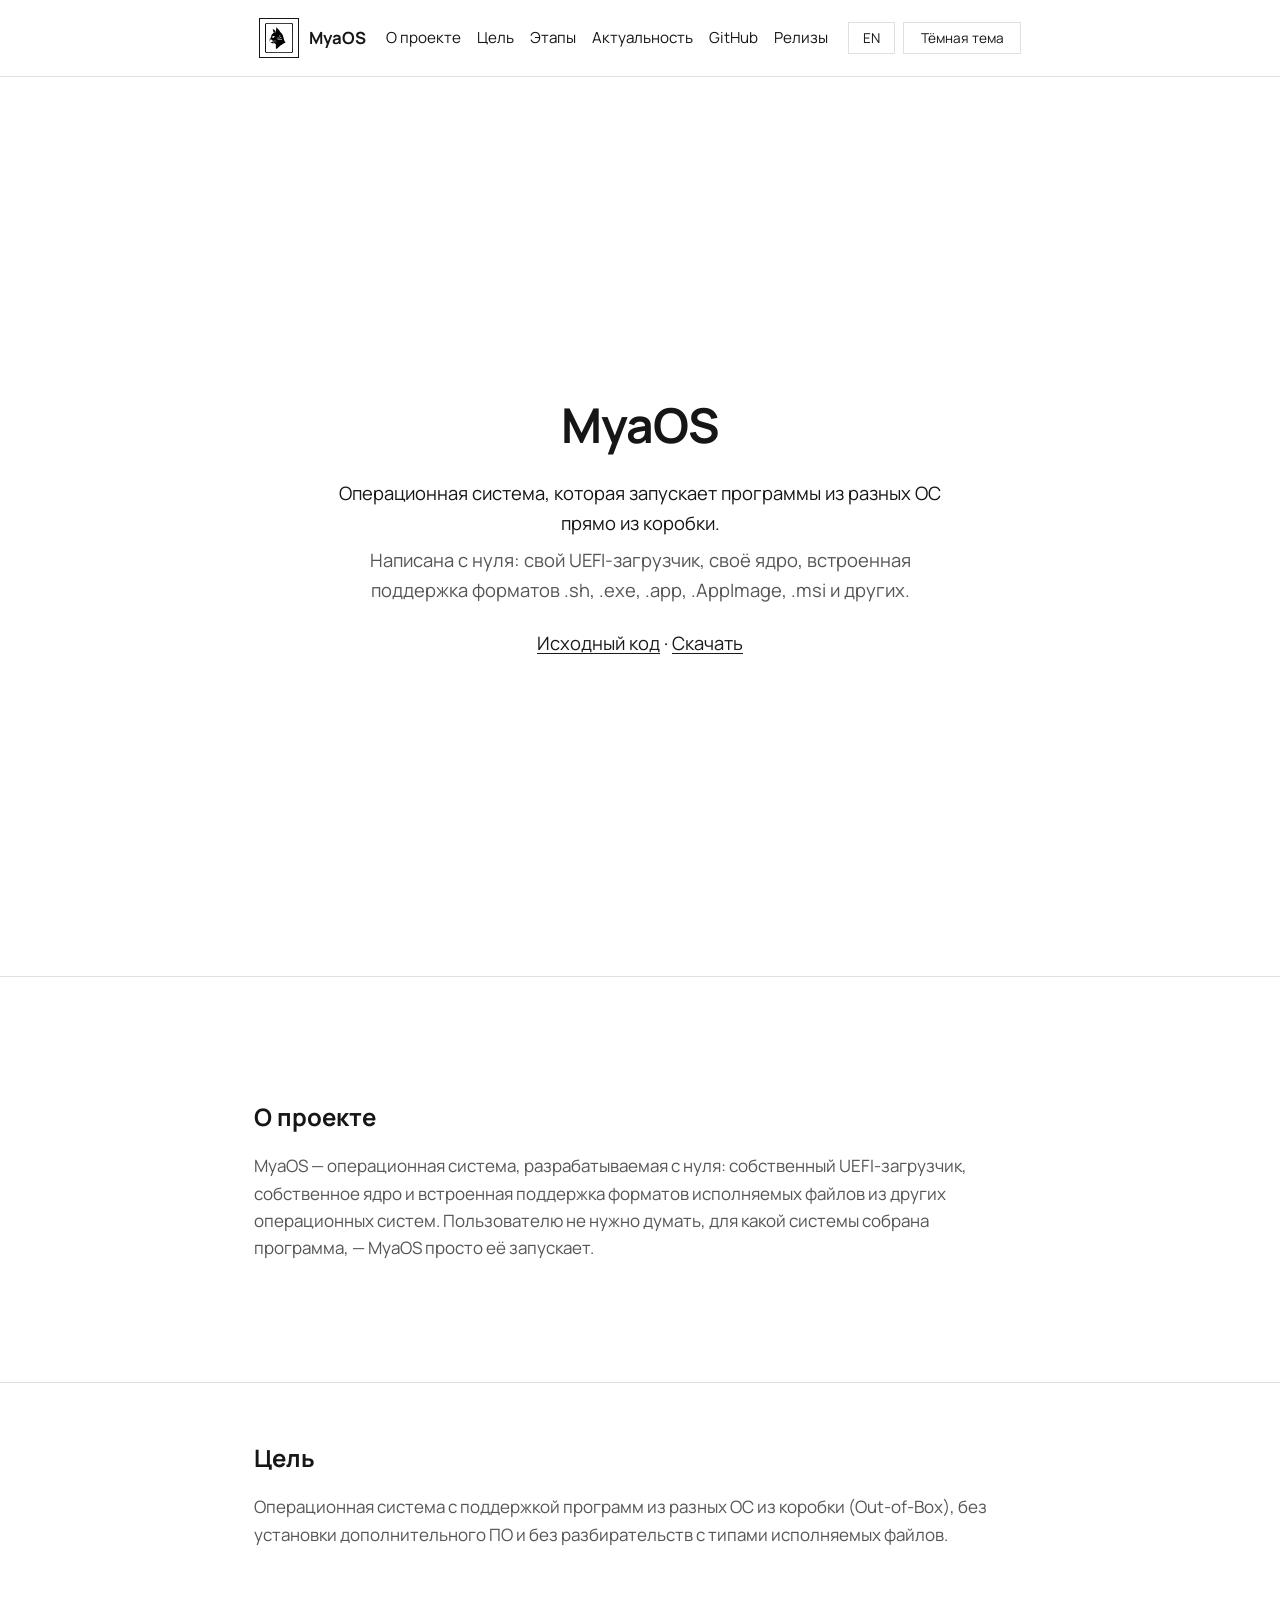
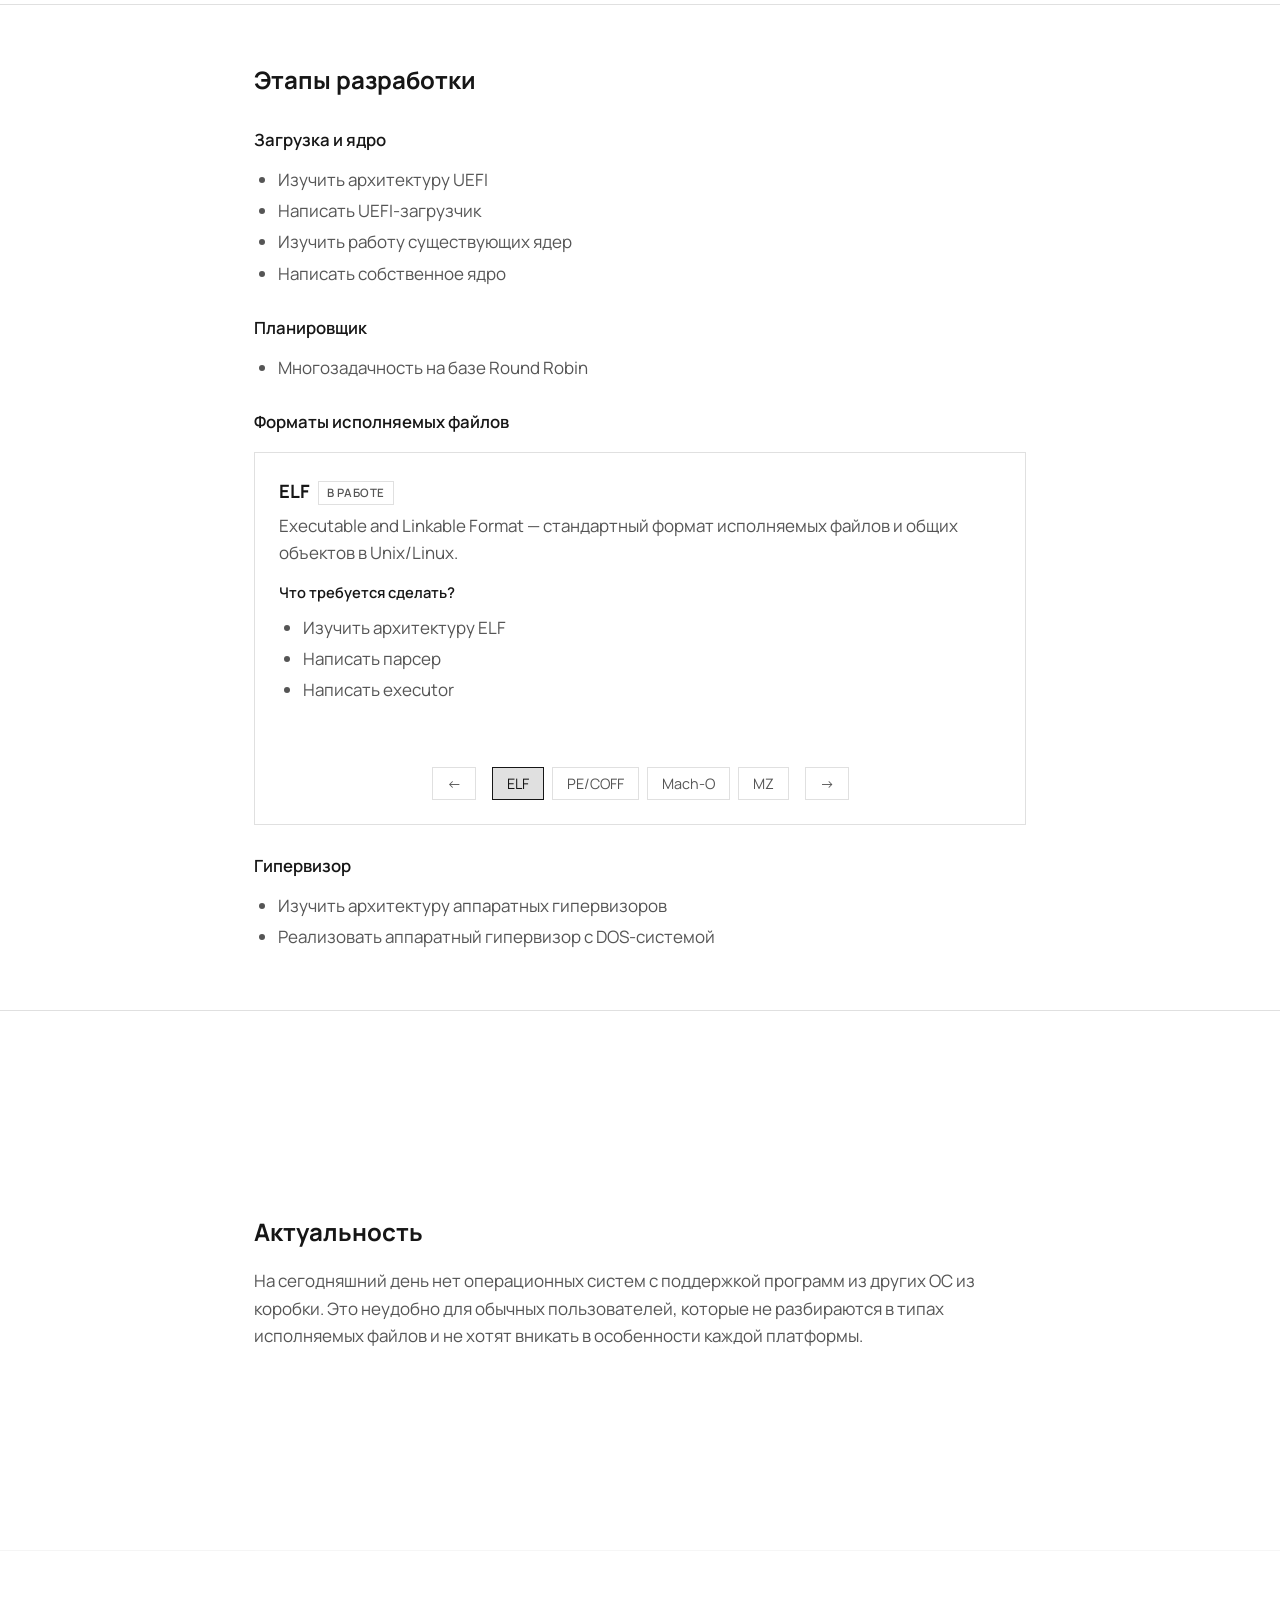
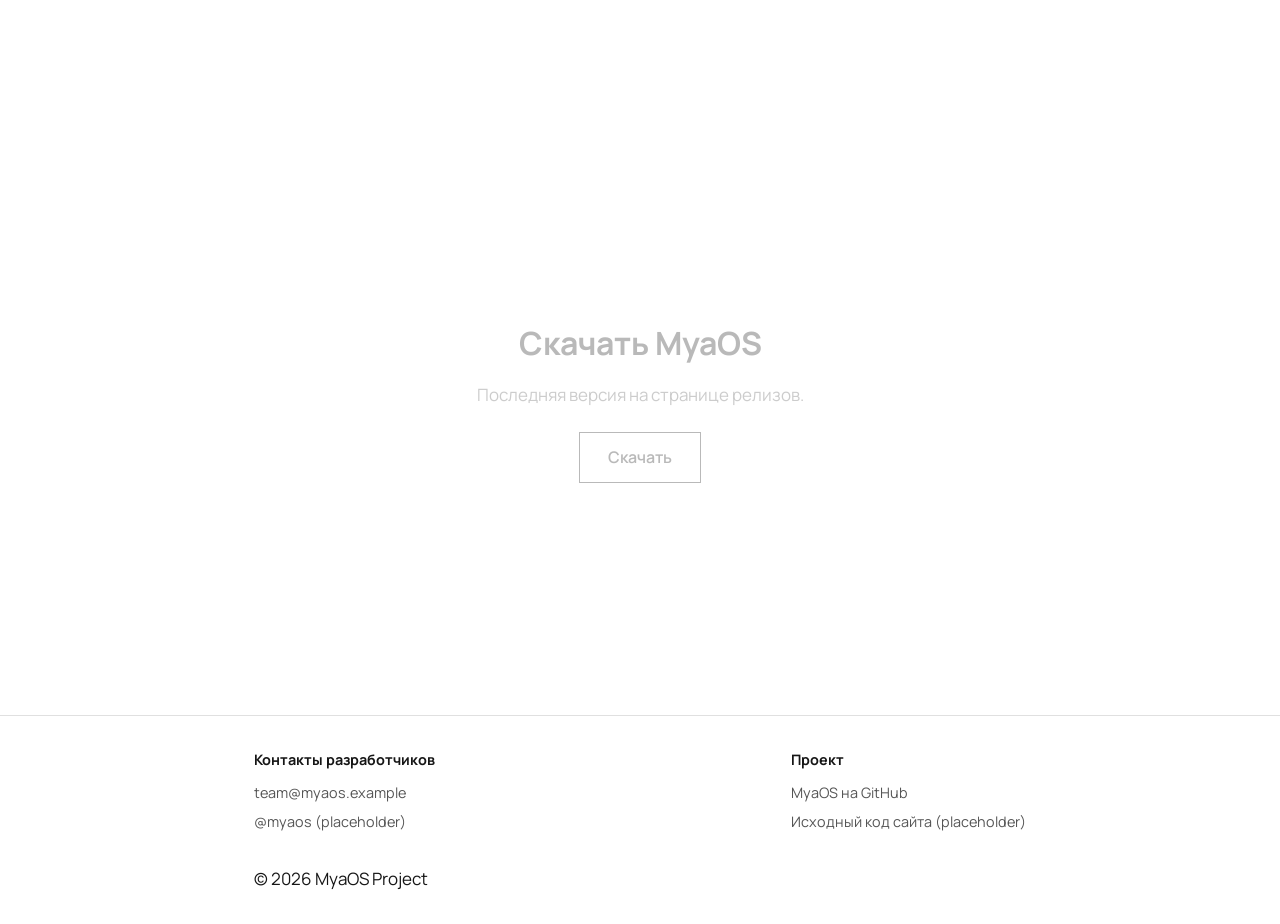
==== ru.html @ 3b3cc62c "Uploaded first prototype of the site Uploaded vibecoded prototype of the site that should be refacto" ====
<!DOCTYPE html>
<html lang="ru">
<head>
  <meta charset="UTF-8">
  <meta name="viewport" content="width=device-width, initial-scale=1.0">
  <title>MyaOS</title>
  <meta name="description" content="MyaOS — операционная система с запуском программ из разных ОС из коробки.">
  <link rel="preconnect" href="https://fonts.googleapis.com">
  <link rel="preconnect" href="https://fonts.gstatic.com" crossorigin>
  <link href="https://fonts.googleapis.com/css2?family=Manrope:wght@400;500;600;700;800&display=swap" rel="stylesheet">
  <link rel="stylesheet" href="styles.css">
  <script>
    (function () {
      var saved = localStorage.getItem("theme");
      var theme =
        saved || (window.matchMedia("(prefers-color-scheme: dark)").matches ? "dark" : "light");
      document.documentElement.setAttribute("data-theme", theme);
    })();
  </script>
</head>
<body>

  <header class="header">
    <div class="wrapper header-row">
      <a class="logo" href="https://myaos.dev">
        <span class="logo-frame">
          <img class="logo-img" src="logo.svg" alt="Логотип MyaOS" width="28">
        </span>
        <span class="logo-text">MyaOS</span>
      </a>
      <nav class="header-nav">
        <a href="#about">О проекте</a>
        <a href="#goal">Цель</a>
        <a href="#roadmap">Этапы</a>
        <a href="#why">Актуальность</a>
        <a href="https://github.com/myaos-dev/myaos">GitHub</a>
        <a href="https://github.com/myaos-dev/myaos/releases">Релизы</a>
      </nav>
      <div class="header-actions">
        <button class="lang-toggle" id="langToggle" type="button" data-target="index.html" aria-label="Switch to English">EN</button>
        <button class="theme-toggle" id="themeToggle" type="button" aria-label="Переключить тему"></button>
      </div>
    </div>
  </header>

  <main>

    <section class="hero">
      <div class="wrapper">
        <h1>MyaOS</h1>
        <p>Операционная система, которая запускает программы из разных ОС прямо из коробки.</p>
        <p class="muted">Написана с нуля: свой UEFI-загрузчик, своё ядро, встроенная поддержка форматов .sh, .exe, .app, .AppImage, .msi и других.</p>
        <p class="links">
          <a href="https://github.com/myaos-dev/myaos">Исходный код</a>
          ·
          <a href="https://github.com/myaos-dev/myaos/releases">Скачать</a>
        </p>
      </div>
    </section>

    <section class="section" id="about">
      <div class="wrapper">
        <h2>О проекте</h2>
        <p class="muted">
          MyaOS — операционная система, разрабатываемая с нуля: собственный UEFI-загрузчик,
          собственное ядро и встроенная поддержка форматов исполняемых файлов из других операционных систем.
          Пользователю не нужно думать, для какой системы собрана программа, — MyaOS просто её запускает.
        </p>
      </div>
    </section>

    <section class="section" id="goal">
      <div class="wrapper">
        <h2>Цель</h2>
        <p class="muted">
          Операционная система с поддержкой программ из разных ОС из коробки (Out-of-Box),
          без установки дополнительного ПО и без разбирательств с типами исполняемых файлов.
        </p>
      </div>
    </section>

    <section class="section" id="roadmap">
      <div class="wrapper">
        <h2>Этапы разработки</h2>

        <h3>Загрузка и ядро</h3>
        <ul>
          <li>Изучить архитектуру UEFI</li>
          <li>Написать UEFI-загрузчик</li>
          <li>Изучить работу существующих ядер</li>
          <li>Написать собственное ядро</li>
        </ul>

        <h3>Планировщик</h3>
        <ul>
          <li>Многозадачность на базе Round Robin</li>
        </ul>

        <h3>Форматы исполняемых файлов</h3>

        <div class="formats">
          <div class="formats-panel" id="formatsPanel">
            <div class="slide active" data-format="elf">
              <h4>ELF<span class="slide-badge">В работе</span></h4>
              <p class="slide-note">Executable and Linkable Format — стандартный формат исполняемых файлов и общих объектов в Unix/Linux.</p>
              <h5 class="slide-tasks">Что требуется сделать?</h5>
              <ul>
                <li>Изучить архитектуру ELF</li>
                <li>Написать парсер</li>
                <li>Написать executor</li>
              </ul>
            </div>

            <div class="slide" data-format="pec">
              <h4>PE/COFF<span class="slide-badge">В работе</span></h4>
              <p class="slide-note">Portable Executable / Common Object File Format — формат исполняемых файлов Windows (.exe, .dll, .sys).</p>
              <h5 class="slide-tasks">Что требуется сделать?</h5>
              <ul>
                <li>Изучить архитектуру PE/COFF</li>
                <li>Написать парсер</li>
                <li>Написать executor</li>
              </ul>
            </div>

            <div class="slide" data-format="mach">
              <h4>Mach-O<span class="slide-badge">В работе</span></h4>
              <p class="slide-note">Mach Object — формат исполняемых файлов macOS и iOS.</p>
              <h5 class="slide-tasks">Что требуется сделать?</h5>
              <ul>
                <li>Изучить архитектуру Mach-O</li>
                <li>Написать парсер</li>
                <li>Написать executor</li>
              </ul>
            </div>

            <div class="slide" data-format="mz">
              <h4>MZ<span class="slide-badge">В работе</span></h4>
              <p class="slide-note">Исторический формат DOS-исполняемых файлов. Изучается для работы аппаратного гипервизора с DOS-системой.</p>
              <h5 class="slide-tasks">Что требуется сделать?</h5>
              <ul>
                <li>Изучить архитектуру MZ</li>
              </ul>
            </div>
          </div>

          <div class="formats-nav">
            <button class="formats-arrow" id="prevFormat" type="button" aria-label="Предыдущий формат">←</button>
            <div class="formats-tabs" id="formatsTabs">
              <button type="button" class="active" data-index="0">ELF</button>
              <button type="button" data-index="1">PE/COFF</button>
              <button type="button" data-index="2">Mach-O</button>
              <button type="button" data-index="3">MZ</button>
            </div>
            <button class="formats-arrow" id="nextFormat" type="button" aria-label="Следующий формат">→</button>
          </div>
        </div>

        <h3>Гипервизор</h3>
        <ul>
          <li>Изучить архитектуру аппаратных гипервизоров</li>
          <li>Реализовать аппаратный гипервизор с DOS-системой</li>
        </ul>
      </div>
    </section>

    <section class="section" id="why">
      <div class="wrapper">
        <h2>Актуальность</h2>
        <p class="muted">
          На сегодняшний день нет операционных систем с поддержкой программ из других ОС из коробки.
          Это неудобно для обычных пользователей, которые не разбираются в типах исполняемых файлов
          и не хотят вникать в особенности каждой платформы.
        </p>
      </div>
    </section>

  </main>

  <section class="download" id="download">
    <div class="wrapper">
      <h2>Скачать MyaOS</h2>
      <p class="muted">Последняя версия на странице релизов.</p>
      <p class="links">
        <a class="btn" href="https://github.com/myaos-dev/myaos/releases">Скачать</a>
      </p>
    </div>
  </section>

  <footer class="footer">
    <div class="wrapper footer-row">
      <div class="footer-col">
        <span class="footer-title">Контакты разработчиков</span>
        <a href="#">team@myaos.example</a>
        <a href="#">@myaos (placeholder)</a>
      </div>
      <div class="footer-col">
        <span class="footer-title">Проект</span>
        <a href="https://github.com/myaos-dev/myaos">MyaOS на GitHub</a>
        <a href="#">Исходный код сайта (placeholder)</a>
      </div>
    </div>
    <div class="wrapper footer-bar">
      <span>© 2026 MyaOS Project</span>
    </div>
  </footer>

  <script src="script.js"></script>
</body>
</html>
---- styles.css ----
:root {
  --bg: #ffffff;
  --text: #161616;
  --muted: #555555;
  --border: #e0e0e0;
  --accent: #1a1a1a;
  --link-hover: #555555;
  --radius: 0px;
  --font: 'Manrope', system-ui, -apple-system, 'Segoe UI', Roboto, Arial, sans-serif;
  --font-display: 'Manrope', system-ui, -apple-system, 'Segoe UI', Roboto, Arial, sans-serif;
  color-scheme: light;
}

[data-theme="dark"] {
  --bg: #151515;
  --text: #ececec;
  --muted: #9a9a9a;
  --border: #2e2e2e;
  --accent: #d4d4d4;
  --link-hover: #ffffff;
  color-scheme: dark;
}

* {
  margin: 0;
  padding: 0;
  box-sizing: border-box;
  transition: background-color 0.55s cubic-bezier(0.33, 1, 0.68, 1),
              color 0.55s cubic-bezier(0.33, 1, 0.68, 1),
              border-color 0.55s cubic-bezier(0.33, 1, 0.68, 1);
}

html {
  scroll-behavior: smooth;
}

body {
  font-family: var(--font);
  background: var(--bg);
  color: var(--text);
  font-size: 17px;
  line-height: 1.6;
  -webkit-font-smoothing: antialiased;
  animation: pagefade 0.25s ease;
}

@keyframes pagefade {
  from {
    opacity: 0;
  }
  to {
    opacity: 1;
  }
}

.wrapper {
  max-width: 820px;
  margin: 0 auto;
  padding: 0 24px;
}

a {
  color: var(--accent);
  text-decoration: underline;
  text-underline-offset: 3px;
}

a:hover {
  color: var(--link-hover);
}

a:hover,
.formats-tabs button:hover,
.formats-arrow:hover,
.theme-toggle:hover,
.lang-toggle:hover,
.formats-tabs button.active {
  transition-duration: 0.15s;
}

/* ---------- Шапка ---------- */
.header {
  position: sticky;
  top: 0;
  z-index: 2;
  background: var(--bg);
  border-bottom: 1px solid var(--border);
}

.header-row {
  display: flex;
  align-items: center;
  justify-content: center;
  gap: 20px;
  flex-wrap: wrap;
  padding-block: 18px;
}

.logo {
  display: flex;
  align-items: center;
  gap: 10px;
  font-family: var(--font-display);
  font-weight: 700;
  font-size: 1.05rem;
  color: var(--text);
  text-decoration: none;
}

.logo svg {
  display: block;
}

.logo-frame {
  width: 40px;
  height: 40px;
  flex: none;
  border: 1.5px solid var(--text);
  display: flex;
  align-items: center;
  justify-content: center;
}

.logo-img {
  display: block;
  width: 28px;
  height: auto;
}

[data-theme="dark"] .logo-img {
  filter: invert(1);
}

.header-nav {
  display: flex;
  gap: 16px;
  flex-wrap: wrap;
  font-size: 0.95rem;
}

.header-nav a {
  text-decoration: none;
  color: var(--text);
}

.header-nav a:hover {
  text-decoration: underline;
}

.header-actions {
  display: flex;
  align-items: center;
  gap: 8px;
}

.theme-toggle,
.lang-toggle {
  font-family: var(--font);
  font-size: 0.85rem;
  background: none;
  border: 1px solid var(--border);
  color: var(--text);
  padding: 6px 0;
  text-align: center;
  cursor: pointer;
}

.theme-toggle {
  min-width: 118px;
}

.lang-toggle {
  padding: 6px 14px;
  min-width: auto;
}

.theme-toggle:hover,
.lang-toggle:hover {
  border-color: var(--text);
}

/* ---------- Хиро ---------- */
.hero {
  position: relative;
  z-index: 0;
  height: 100vh;
  display: flex;
  align-items: center;
  justify-content: center;
  padding: 0;
  border-bottom: 1px solid var(--border);
  will-change: opacity, transform;
}

.hero .wrapper {
  text-align: center;
}

.hero h1 {
  font-size: 3rem;
  font-weight: 700;
  letter-spacing: -0.02em;
  margin-bottom: 16px;
}

.hero p {
  font-size: 1.15rem;
  margin-bottom: 8px;
  max-width: 640px;
  margin-left: auto;
  margin-right: auto;
}

.links {
  margin-top: 24px;
  font-size: 1rem;
}

.btn {
  display: inline-block;
  padding: 12px 28px;
  border: 1px solid var(--text);
  color: var(--text);
  font-weight: 600;
  font-size: 1rem;
  text-decoration: none;
  transition: background-color 0.2s ease, color 0.2s ease;
}

.btn:hover {
  background: var(--text);
  color: var(--bg);
}

/* ---------- Скачивание ---------- */
.download {
  position: relative;
  z-index: 1;
  height: 100vh;
  display: flex;
  align-items: center;
  justify-content: center;
  padding: 0;
  border-top: 1px solid var(--border);
  will-change: opacity, transform;
}

.download .wrapper {
  text-align: center;
}

.download h2 {
  font-size: 2rem;
  font-weight: 700;
  margin-bottom: 12px;
}

/* ---------- Секции ---------- */
.section {
  position: relative;
  z-index: 1;
  padding: 56px 0;
  border-top: 1px solid var(--border);
  background: var(--bg);
}

#about,
#why {
  min-height: 45vh;
  display: flex;
  flex-direction: column;
  justify-content: center;
  padding-block: 0;
}

#about {
  border-top: none;
}

h1,
h2,
h3,
h4 {
  font-family: var(--font-display);
}

.section h2 {
  font-size: 1.5rem;
  font-weight: 700;
  margin-bottom: 16px;
}

.section h3 {
  font-size: 1.05rem;
  font-weight: 600;
  margin: 28px 0 12px;
}

.section ul {
  padding-left: 24px;
  color: var(--muted);
}

.section ul li {
  margin-bottom: 4px;
}

.muted {
  color: var(--muted);
}

/* ---------- Форматы (карусель) ---------- */
.slide-tasks {
  font-size: 0.92rem;
  font-weight: 600;
  margin-bottom: 10px;
  color: var(--text);
}

.slide-tasks::first-letter {
  color: var(--accent);
}

/* Бейдж статуса карточки: «В работе» → «Сделано».
   Состояние хранится в JS (slideState) и в атрибуте data-done на слайде:
   data-done="true" → бейдж «Сделано». */
.slide-badge {
  display: inline-block;
  font-size: 0.72rem;
  font-weight: 600;
  letter-spacing: 0.04em;
  text-transform: uppercase;
  border: 1px solid var(--border);
  color: var(--muted);
  padding: 2px 8px;
  vertical-align: middle;
  margin-left: 8px;
}

.slide.is-done .slide-badge {
  color: var(--text);
  border-color: var(--text);
  background: var(--border);
}
.formats {
  margin-top: 16px;
  border: 1px solid var(--border);
  padding: 24px;
}

.formats-panel {
  position: relative;
  min-height: 270px;
  overflow: hidden;
}

.slide {
  position: absolute;
  inset: 0;
  opacity: 0;
  transform: translateX(48px);
  transition: opacity 0.6s cubic-bezier(0.33, 1, 0.68, 1), transform 0.6s cubic-bezier(0.33, 1, 0.68, 1);
  pointer-events: none;
}

.slide.left {
  transform: translateX(-48px);
}

.slide.active {
  opacity: 1;
  transform: translateX(0);
  pointer-events: auto;
}

.slide h4 {
  font-size: 1.15rem;
  font-weight: 700;
  margin-bottom: 6px;
}

.slide-note {
  color: var(--muted);
  margin-bottom: 14px;
}

.formats-nav {
  display: flex;
  align-items: center;
  justify-content: center;
  gap: 16px;
  margin-top: 20px;
  flex-wrap: wrap;
}

.formats-tabs {
  display: flex;
  gap: 8px;
  flex-wrap: wrap;
  justify-content: center;
}

.formats-tabs button,
.formats-arrow {
  font-family: var(--font);
  font-size: 0.9rem;
  background: none;
  border: 1px solid var(--border);
  color: var(--muted);
  padding: 6px 14px;
  cursor: pointer;
  transition: color 0.15s ease, border-color 0.15s ease;
}

.formats-tabs button:hover,
.formats-arrow:hover {
  color: var(--text);
  border-color: var(--text);
}

.formats-tabs button.active {
  color: var(--text);
  border-color: var(--text);
  background: var(--border);
}

/* ---------- Подвал ---------- */
.footer {
  border-top: 1px solid var(--border);
  padding-bottom: 32px;
}

.footer-row {
  display: flex;
  justify-content: space-between;
  gap: 24px;
  flex-wrap: wrap;
  padding-block: 32px;
  font-size: 0.9rem;
  color: var(--muted);
}

.footer-col {
  display: flex;
  flex-direction: column;
  gap: 6px;
}

.footer-title {
  font-weight: 700;
  color: var(--text);
  margin-bottom: 4px;
}

.footer a {
  text-decoration: none;
  color: var(--muted);
}

.footer a:hover {
  color: var(--text);
}

/* ---------- Адаптивность ---------- */
@media (max-width: 600px) {
  body {
    font-size: 16px;
  }

  .hero {
    padding: 0;
  }

  .hero h1 {
    font-size: 2.4rem;
  }
}
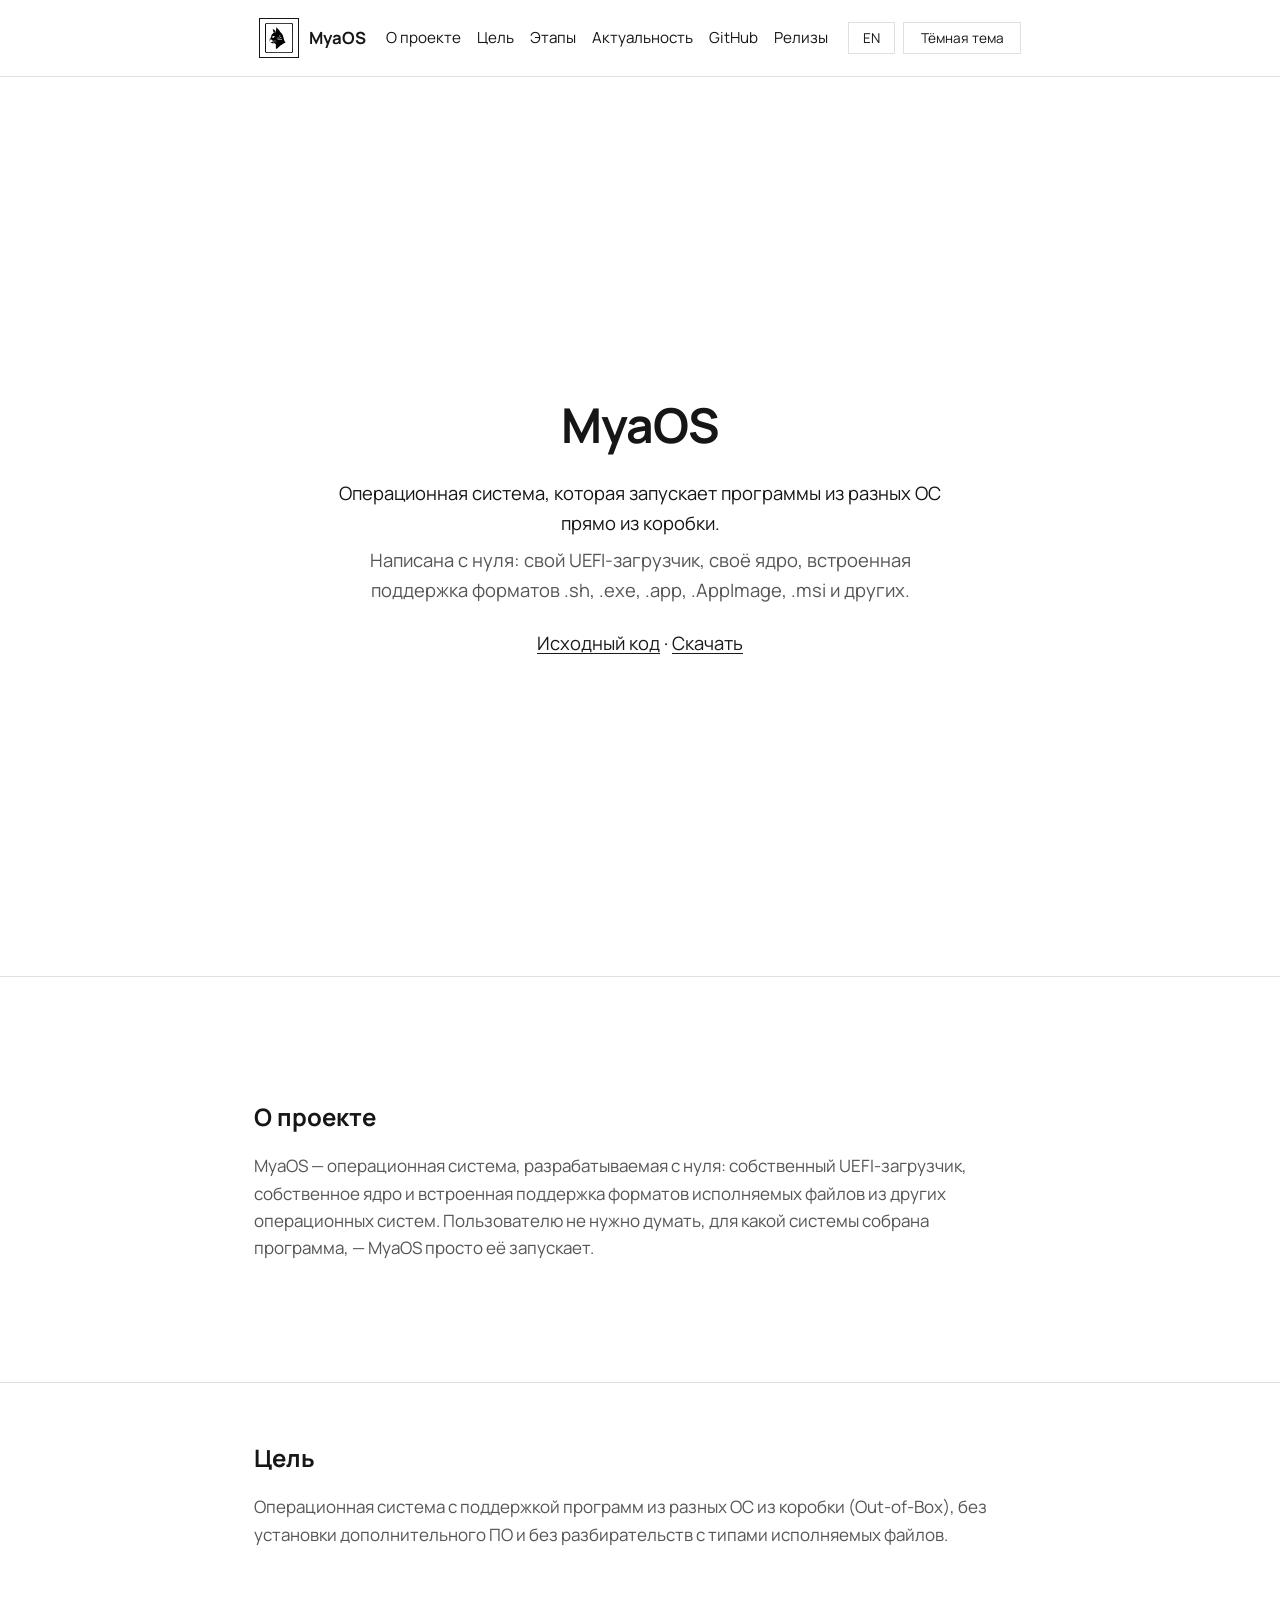
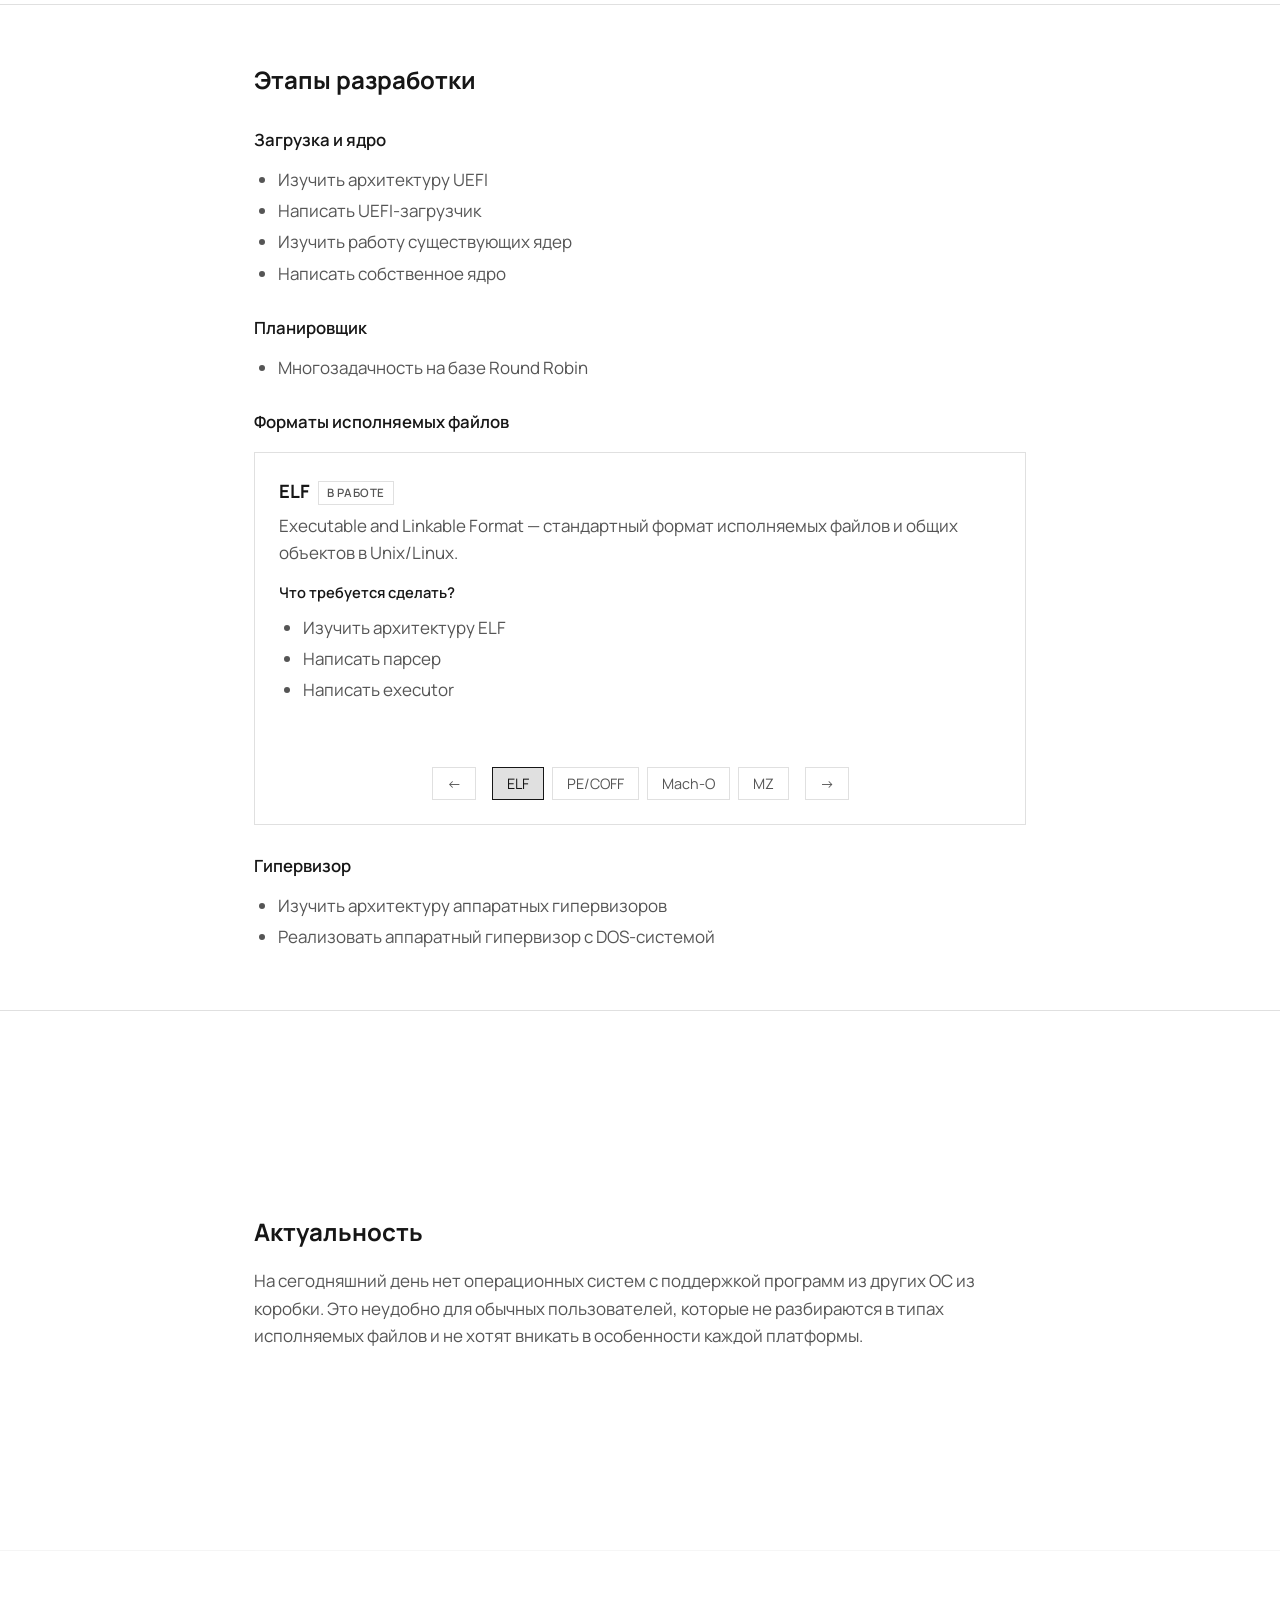
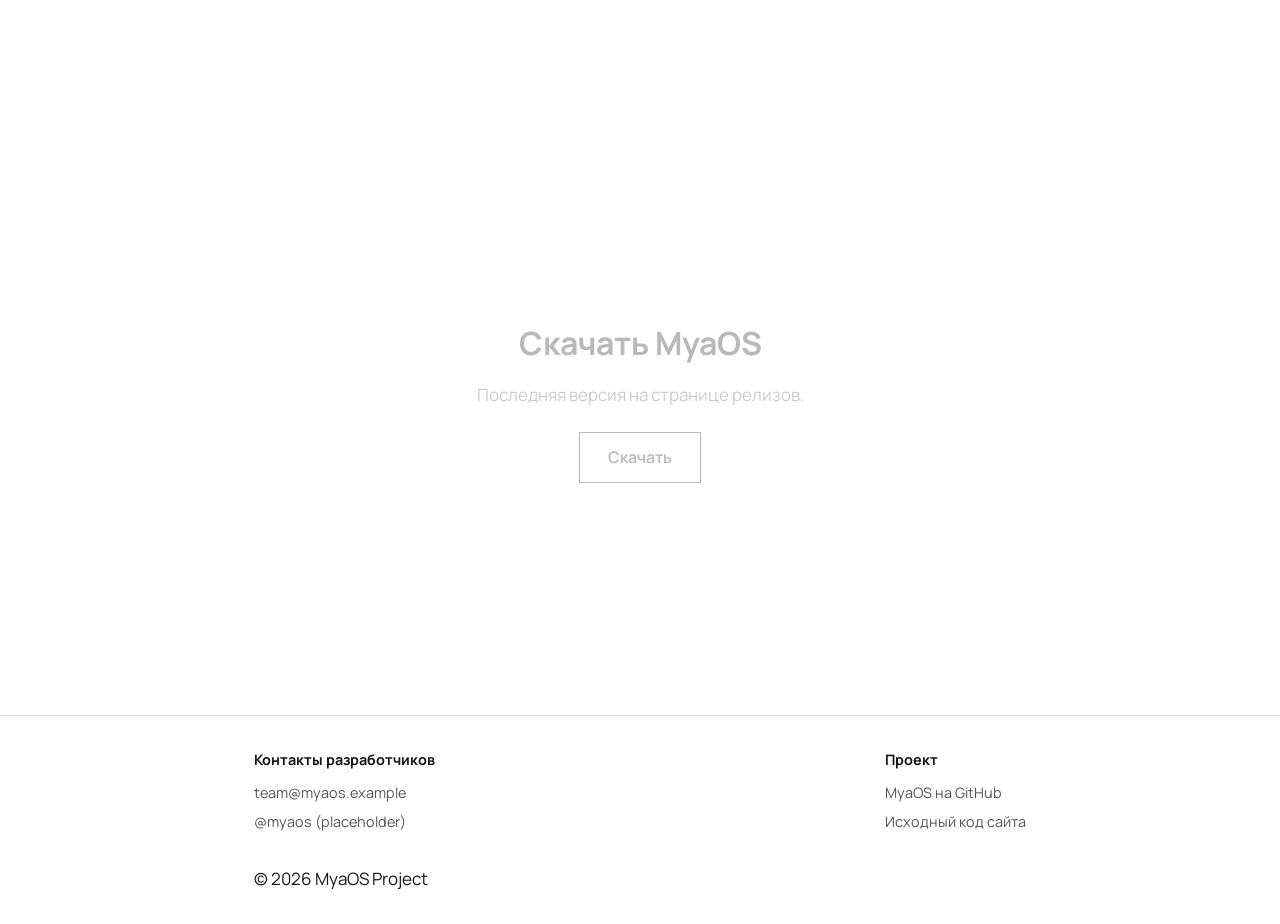
==== commit ed87350c: "Added link to site source code in ru version of site" ====
--- a/ru.html
+++ b/ru.html
@@ -195,8 +195,8 @@
       </div>
       <div class="footer-col">
         <span class="footer-title">Проект</span>
-        <a href="https://github.com/myaos-dev/myaos">MyaOS на GitHub</a>
-        <a href="#">Исходный код сайта (placeholder)</a>
+        <a href="https://github.com/MyaOS-dev/MyaOS">MyaOS на GitHub</a>
+        <a href="https://github.com/MyaOS-dev/MyaOS-site">Исходный код сайта</a>
       </div>
     </div>
     <div class="wrapper footer-bar">
@@ -206,4 +206,4 @@
 
   <script src="script.js"></script>
 </body>
-</html>+</html>
